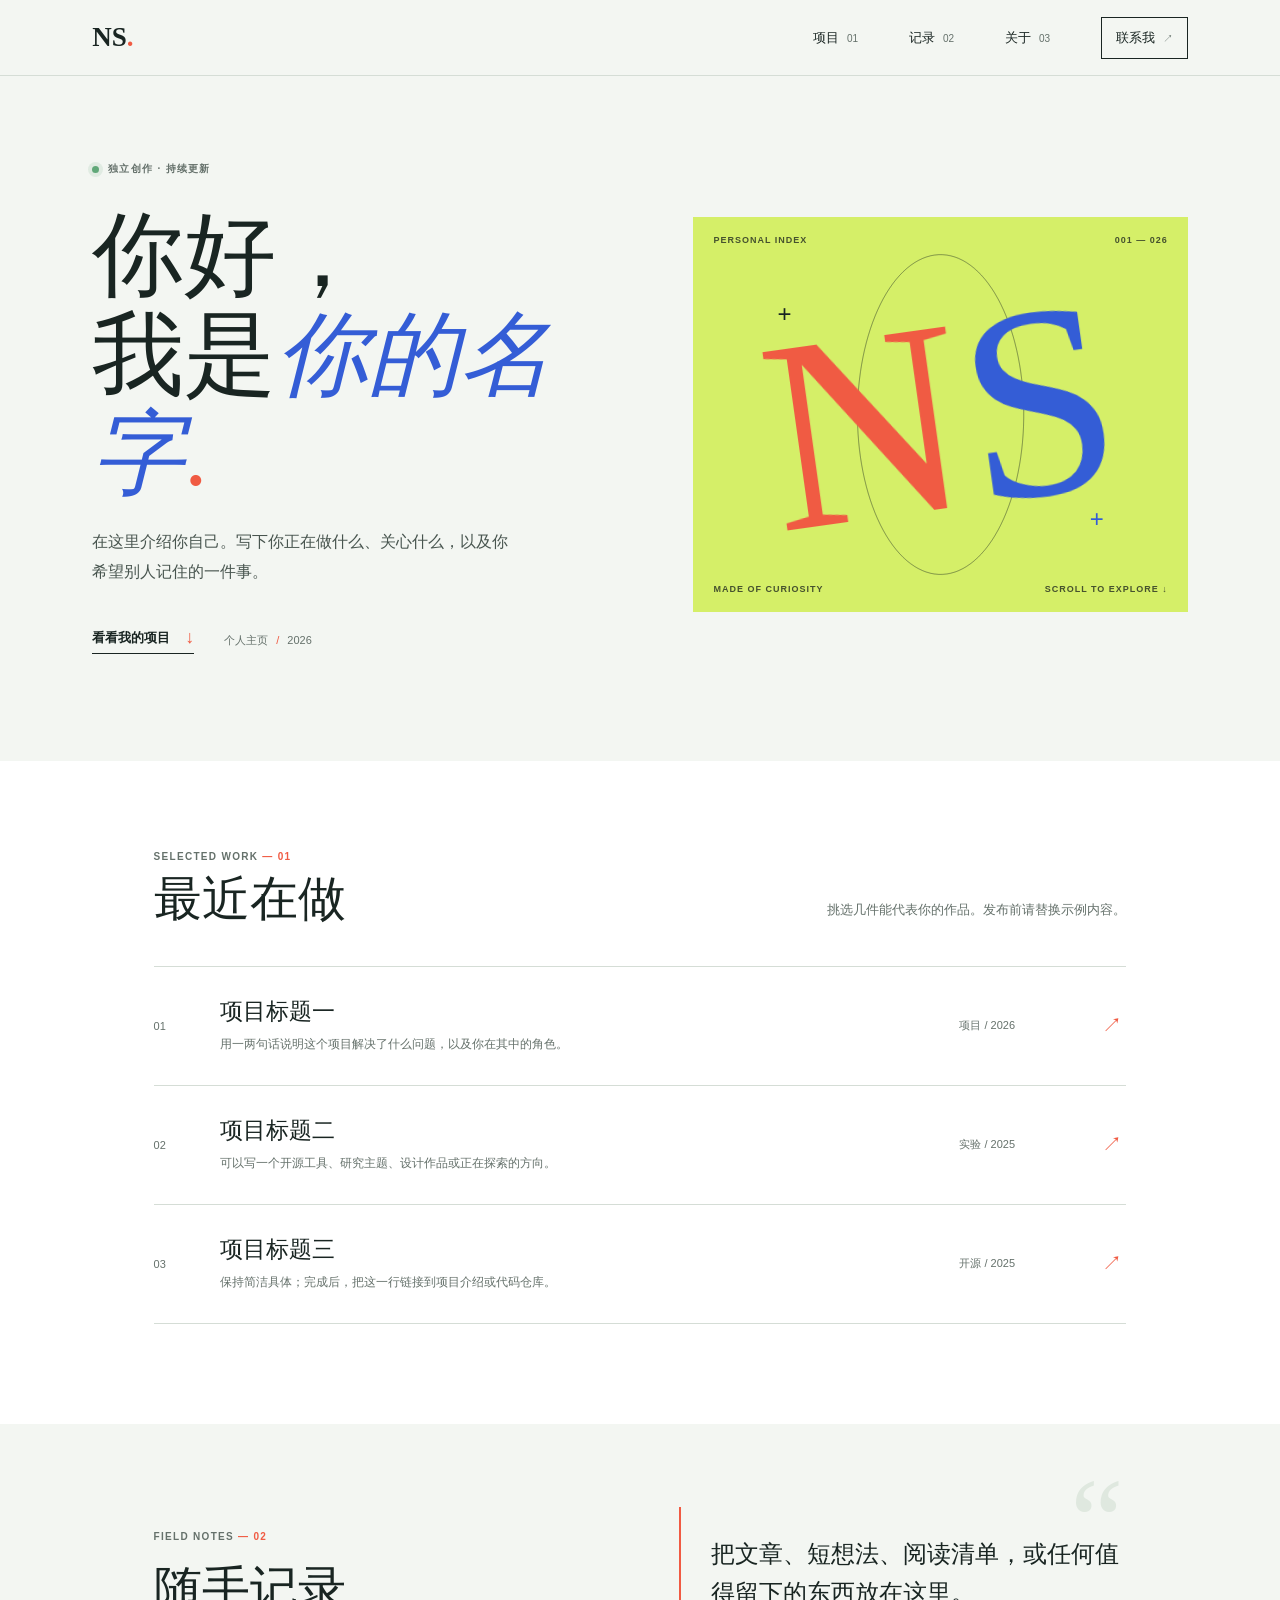
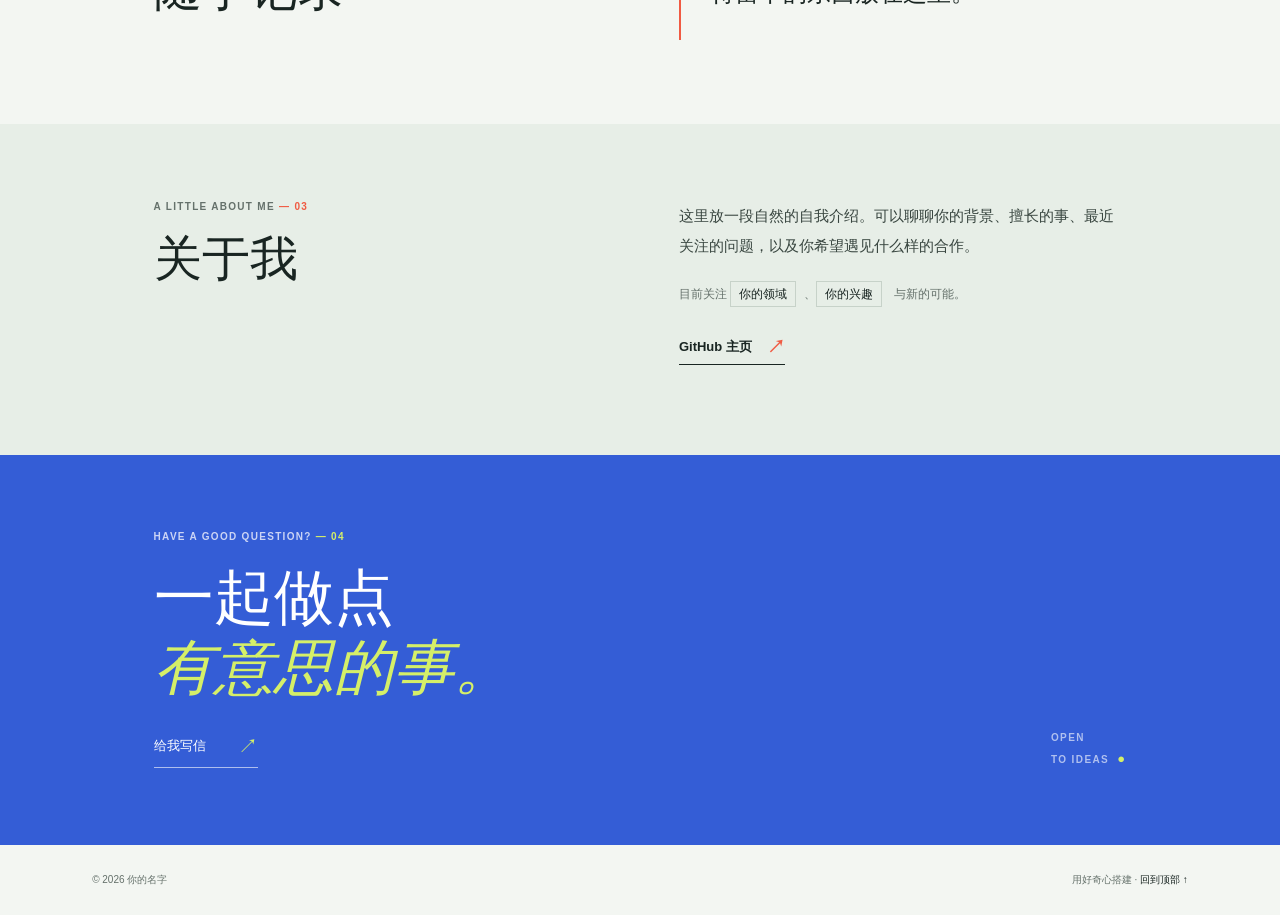
==== index.html @ 1b139918 "init" ====
<!doctype html>
<html lang="zh-CN">
  <head>
    <meta charset="utf-8">
    <meta name="viewport" content="width=device-width, initial-scale=1">
    <meta name="theme-color" content="#f3f6f2">
    <meta name="description" content="个人主页，记录我的项目、写作与想法。">
    <title>个人主页 | Portfolio</title>
    <link rel="stylesheet" href="styles.css">
    <script src="script.js" defer></script>
  </head>
  <body>
    <a class="skip-link" href="#main">跳到主要内容</a>
    <header class="site-header">
      <a class="wordmark" href="#top" aria-label="回到首页">NS<span>.</span></a>
      <button class="menu-toggle" type="button" aria-expanded="false" aria-controls="site-nav" aria-label="打开导航菜单">
        <span></span><span></span>
      </button>
      <nav class="site-nav" id="site-nav" aria-label="主导航">
        <a href="#work">项目 <span>01</span></a>
        <a href="#notes">记录 <span>02</span></a>
        <a href="#about">关于 <span>03</span></a>
        <a class="nav-contact" href="#contact">联系我 <span aria-hidden="true">↗</span></a>
      </nav>
    </header>

    <main id="main">
      <section class="hero" id="top" aria-labelledby="hero-title">
        <div class="hero-copy">
          <p class="eyebrow"><span class="status-dot"></span> 独立创作 · 持续更新</p>
          <h1 id="hero-title">你好，<br>我是<span class="name-highlight">你的名字</span><span class="period">.</span></h1>
          <p class="hero-intro">在这里介绍你自己。写下你正在做什么、关心什么，以及你希望别人记住的一件事。</p>
          <div class="hero-actions">
            <a class="text-link" href="#work">看看我的项目 <span aria-hidden="true">↓</span></a>
            <span class="hero-caption">个人主页 <span>/</span> 2026</span>
          </div>
        </div>
        <aside class="hero-art" aria-label="个人主页视觉标记">
          <div class="art-topline"><span>PERSONAL INDEX</span><span>001 — 026</span></div>
          <div class="art-monogram" aria-hidden="true">N<span>S</span></div>
          <div class="art-orbit orbit-one" aria-hidden="true"></div>
          <div class="art-orbit orbit-two" aria-hidden="true"></div>
          <span class="art-cross cross-one" aria-hidden="true">+</span>
          <span class="art-cross cross-two" aria-hidden="true">+</span>
          <div class="art-bottomline"><span>MADE OF CURIOSITY</span><span>SCROLL TO EXPLORE ↓</span></div>
        </aside>
      </section>

      <section class="work section-shell" id="work" aria-labelledby="work-title">
        <div class="section-heading">
          <p class="eyebrow">SELECTED WORK <span>— 01</span></p>
          <h2 id="work-title">最近在做</h2>
          <p class="section-note">挑选几件能代表你的作品。发布前请替换示例内容。</p>
        </div>
        <div class="project-list">
          <article class="project-row">
            <span class="project-index">01</span>
            <div class="project-main"><h3>项目标题一</h3><p>用一两句话说明这个项目解决了什么问题，以及你在其中的角色。</p></div>
            <span class="project-type">项目 / 2026</span>
            <span class="project-arrow" aria-hidden="true">↗</span>
          </article>
          <article class="project-row">
            <span class="project-index">02</span>
            <div class="project-main"><h3>项目标题二</h3><p>可以写一个开源工具、研究主题、设计作品或正在探索的方向。</p></div>
            <span class="project-type">实验 / 2025</span>
            <span class="project-arrow" aria-hidden="true">↗</span>
          </article>
          <article class="project-row">
            <span class="project-index">03</span>
            <div class="project-main"><h3>项目标题三</h3><p>保持简洁具体；完成后，把这一行链接到项目介绍或代码仓库。</p></div>
            <span class="project-type">开源 / 2025</span>
            <span class="project-arrow" aria-hidden="true">↗</span>
          </article>
        </div>
      </section>

      <section class="notes section-shell" id="notes" aria-labelledby="notes-title">
        <div class="notes-heading">
          <p class="eyebrow">FIELD NOTES <span>— 02</span></p>
          <h2 id="notes-title">随手记录</h2>
        </div>
        <div class="notes-content">
          <p>把文章、短想法、阅读清单，或任何值得留下的东西放在这里。</p>
          <span class="notes-mark" aria-hidden="true">“</span>
        </div>
      </section>

      <section class="about section-shell" id="about" aria-labelledby="about-title">
        <div class="about-label">
          <p class="eyebrow">A LITTLE ABOUT ME <span>— 03</span></p>
          <h2 id="about-title">关于我</h2>
        </div>
        <div class="about-copy">
          <p>这里放一段自然的自我介绍。可以聊聊你的背景、擅长的事、最近关注的问题，以及你希望遇见什么样的合作。</p>
          <p class="about-subline">目前关注 <span>你的领域</span>、<span>你的兴趣</span> 与新的可能。</p>
          <a class="text-link" href="https://github.com/NingShuZhu" target="_blank" rel="noreferrer">GitHub 主页 <span aria-hidden="true">↗</span></a>
        </div>
      </section>

      <section class="contact" id="contact" aria-labelledby="contact-title">
        <div class="contact-inner">
          <p class="eyebrow">HAVE A GOOD QUESTION? <span>— 04</span></p>
          <h2 id="contact-title">一起做点<br><span>有意思的事。</span></h2>
          <a class="contact-link" href="mailto:your-email@example.com">给我写信 <span aria-hidden="true">↗</span></a>
        </div>
        <div class="contact-side" aria-hidden="true">OPEN<br>TO IDEAS<span>●</span></div>
      </section>
    </main>

    <footer class="site-footer">
      <span>© <span id="current-year">2026</span> 你的名字</span>
      <span>用好奇心搭建 · <a href="#top">回到顶部 ↑</a></span>
    </footer>
  </body>
</html>
---- styles.css ----
:root {
  color-scheme: light;
  --paper: #f3f6f2;
  --ink: #192522;
  --muted: #65716b;
  --line: #d5ddd6;
  --coral: #f05b43;
  --blue: #345dd6;
  --lime: #d5ef68;
  --display: "Iowan Old Style", "Palatino Linotype", "Book Antiqua", Georgia, serif;
  --sans: "Aptos", "Segoe UI", "Microsoft YaHei", sans-serif;
}

* { box-sizing: border-box; }
html { scroll-behavior: smooth; }
body { margin: 0; background: var(--paper); color: var(--ink); font-family: var(--sans); }
a { color: inherit; }
a:focus-visible, button:focus-visible { outline: 3px solid var(--blue); outline-offset: 4px; }
.skip-link { position: absolute; z-index: 10; top: 12px; left: 12px; padding: 10px 14px; transform: translateY(-160%); background: var(--ink); color: white; }
.skip-link:focus { transform: translateY(0); }
.site-header { height: 76px; padding: 0 7.2%; display: flex; align-items: center; justify-content: space-between; border-bottom: 1px solid var(--line); }
.wordmark { font-family: var(--display); font-size: 27px; font-weight: 700; text-decoration: none; letter-spacing: 0; }
.wordmark span { color: var(--coral); }
.site-nav { display: flex; align-items: center; gap: clamp(22px, 4vw, 56px); }
.site-nav a { font-size: 13px; text-decoration: none; }
.site-nav a span { margin-left: 4px; color: var(--muted); font-size: 10px; }
.site-nav .nav-contact { padding: 11px 14px; border: 1px solid var(--ink); }
.menu-toggle { display: none; }
.hero { min-height: 590px; padding: 74px 7.2% 82px; display: grid; grid-template-columns: 1.04fr .96fr; gap: 6%; align-items: center; }
.hero-copy { padding: 12px 0 25px; }
.eyebrow { margin: 0; color: var(--muted); font-size: 10px; font-weight: 700; letter-spacing: 1.3px; }
.eyebrow span { color: var(--coral); }
.hero-copy > .eyebrow { display: flex; align-items: center; gap: 9px; }
.status-dot { width: 7px; height: 7px; border-radius: 50%; background: #61a879; box-shadow: 0 0 0 4px #61a87922; }
h1 { max-width: 650px; margin: 30px 0 22px; font-family: var(--display); font-size: clamp(58px, 7.2vw, 96px); font-weight: 500; line-height: 1.08; letter-spacing: 0; }
.name-highlight { color: var(--blue); font-style: italic; }
.period { color: var(--coral); }
.hero-intro { max-width: 430px; margin: 0; color: #48554f; font-size: 16px; line-height: 1.9; }
.hero-actions { margin-top: 40px; display: flex; align-items: center; gap: 30px; }
.text-link { display: inline-flex; align-items: center; gap: 15px; padding-bottom: 5px; border-bottom: 1px solid var(--ink); font-size: 13px; font-weight: 650; text-decoration: none; }
.text-link span { color: var(--coral); font-size: 18px; transition: transform .2s ease; }
.text-link:hover span { transform: translate(3px, -2px); }
.hero-caption { color: var(--muted); font-size: 11px; }
.hero-caption span { padding: 0 5px; color: var(--coral); }
.hero-art { min-height: 395px; position: relative; overflow: hidden; display: flex; align-items: center; justify-content: center; background: var(--lime); }
.art-topline, .art-bottomline { position: absolute; right: 20px; left: 20px; display: flex; justify-content: space-between; color: #46522e; font-size: 9px; font-weight: 700; letter-spacing: 1px; }
.art-topline { top: 18px; }
.art-bottomline { bottom: 18px; }
.art-monogram { z-index: 1; font-family: var(--display); font-size: clamp(150px, 22vw, 275px); line-height: .8; color: var(--coral); letter-spacing: 0; transform: rotate(-8deg); animation: reveal-mark .8s both cubic-bezier(.2,.75,.3,1); }
.art-monogram span { position: relative; color: var(--blue); }
.art-orbit { position: absolute; width: 65%; aspect-ratio: 1; border: 1px solid #19252244; border-radius: 50%; }
.orbit-one { transform: scaleX(.52) rotate(35deg); }
.orbit-two { transform: scaleX(.52) rotate(-35deg); }
.art-cross { position: absolute; color: var(--ink); font-size: 24px; }
.cross-one { top: 21%; left: 17%; }
.cross-two { right: 17%; bottom: 20%; color: var(--blue); }
.section-shell { padding-right: 12%; padding-left: 12%; }
.work { padding-top: 90px; padding-bottom: 100px; background: #fff; }
.section-heading { display: grid; grid-template-columns: 1fr auto; align-items: end; gap: 9px 20px; }
.section-heading .eyebrow { grid-column: 1 / -1; }
h2 { margin: 0; font-family: var(--display); font-size: 48px; font-weight: 500; line-height: 1.15; letter-spacing: 0; }
.section-note { max-width: 320px; margin: 0 0 5px; color: var(--muted); font-size: 13px; line-height: 1.7; }
.project-list { margin-top: 39px; border-top: 1px solid var(--line); }
.project-row { min-height: 119px; display: grid; grid-template-columns: 48px minmax(0, 1fr) 125px 24px; gap: 18px; align-items: center; border-bottom: 1px solid var(--line); transition: padding .2s ease, background .2s ease; }
.project-row:hover { padding-right: 10px; padding-left: 10px; background: #f8faf7; }
.project-index, .project-type { color: var(--muted); font-size: 11px; }
.project-main h3 { margin: 0 0 7px; font-family: var(--display); font-size: 23px; font-weight: 500; }
.project-main p { max-width: 520px; margin: 0; color: var(--muted); font-size: 12px; line-height: 1.7; }
.project-arrow { color: var(--coral); font-size: 20px; }
.notes { min-height: 300px; padding-top: 77px; padding-bottom: 77px; display: grid; grid-template-columns: 1fr 1fr; gap: 8%; align-items: center; }
.notes-heading h2 { margin-top: 19px; }
.notes-content { position: relative; max-width: 450px; padding: 28px 0 28px 30px; border-left: 2px solid var(--coral); }
.notes-content p { position: relative; z-index: 1; margin: 0; font-family: var(--display); font-size: 24px; line-height: 1.6; }
.notes-mark { position: absolute; top: -45px; right: 3px; color: #dfe8df; font-family: var(--display); font-size: 120px; line-height: 1; }
.about { padding-top: 77px; padding-bottom: 90px; display: grid; grid-template-columns: 1fr 1fr; gap: 8%; background: #e7eee7; }
.about-label h2 { margin-top: 19px; }
.about-copy { max-width: 490px; }
.about-copy > p:first-child { margin: 0; color: #394640; font-size: 15px; line-height: 2; }
.about-subline { margin: 25px 0 32px; color: var(--muted); font-size: 12px; }
.about-subline span { margin-right: 8px; padding: 5px 8px; border: 1px solid #c7d2c9; color: var(--ink); }
.contact { min-height: 390px; padding: 74px 12%; position: relative; display: flex; align-items: center; justify-content: space-between; overflow: hidden; background: var(--blue); color: #fff; }
.contact .eyebrow { color: #cbd4f5; }
.contact .eyebrow span { color: var(--lime); }
.contact h2 { margin-top: 22px; font-size: 60px; line-height: 1.16; }
.contact h2 span { color: var(--lime); font-style: italic; }
.contact-link { display: inline-flex; gap: 32px; align-items: center; margin-top: 29px; padding-bottom: 7px; border-bottom: 1px solid #ffffff99; font-size: 13px; text-decoration: none; }
.contact-link span { color: var(--lime); font-size: 20px; }
.contact-side { align-self: flex-end; color: #ffffff9c; font-size: 10px; font-weight: 700; line-height: 1.8; letter-spacing: 1.4px; }
.contact-side span { display: inline-block; margin-left: 8px; color: var(--lime); font-size: 13px; }
.site-footer { min-height: 70px; padding: 18px 7.2%; display: flex; align-items: center; justify-content: space-between; color: var(--muted); font-size: 10px; }
.site-footer a { color: var(--ink); text-decoration: none; }

@keyframes reveal-mark { from { opacity: 0; transform: rotate(-8deg) scale(.92); } to { opacity: 1; transform: rotate(-8deg) scale(1); } }
@media (max-width: 1100px) {
  .hero { grid-template-columns: minmax(0, 1fr); gap: 38px; }
  .hero-copy { max-width: 760px; }
  .hero-art { min-height: 360px; }
}
@media (max-width: 760px) {
  .site-header { height: 66px; padding: 0 6%; }
  .menu-toggle { width: 42px; height: 42px; display: flex; flex-direction: column; justify-content: center; align-items: center; gap: 5px; border: 1px solid var(--line); background: transparent; }
  .menu-toggle span { width: 16px; height: 1px; background: var(--ink); transition: transform .2s ease; }
  .menu-toggle[aria-expanded="true"] span:first-child { transform: translateY(3px) rotate(45deg); }
  .menu-toggle[aria-expanded="true"] span:last-child { transform: translateY(-3px) rotate(-45deg); }
  .site-nav { position: absolute; z-index: 5; top: 66px; right: 0; left: 0; padding: 12px 6% 22px; display: none; flex-direction: column; align-items: stretch; gap: 0; border-bottom: 1px solid var(--line); background: var(--paper); }
  .site-nav.is-open { display: flex; }
  .site-nav a { padding: 14px 0; border-bottom: 1px solid var(--line); }
  .site-nav .nav-contact { margin-top: 12px; padding: 12px; border: 1px solid var(--ink); text-align: center; }
  .hero { min-height: auto; padding: 58px 6% 65px; grid-template-columns: 1fr; gap: 38px; }
  h1 { margin-top: 24px; font-size: 68px; }
  .hero-intro { font-size: 14px; }
  .hero-actions { margin-top: 28px; }
  .hero-art { min-height: 310px; }
  .art-monogram { font-size: 190px; }
  .section-shell { padding-right: 7%; padding-left: 7%; }
  .work { padding-top: 65px; padding-bottom: 68px; }
  .section-heading { grid-template-columns: 1fr; }
  .section-note { margin-top: 4px; }
  h2 { font-size: 40px; }
  .project-row { min-height: 125px; grid-template-columns: 28px minmax(0, 1fr) 20px; gap: 10px; }
  .project-type { grid-column: 2; grid-row: 2; align-self: start; margin-top: -15px; font-size: 10px; }
  .project-main { align-self: end; padding-top: 20px; }
  .project-main h3 { font-size: 20px; }
  .project-main p { padding-bottom: 21px; font-size: 11px; }
  .project-arrow { grid-column: 3; grid-row: 1; }
  .notes { min-height: 0; padding-top: 62px; padding-bottom: 66px; grid-template-columns: 1fr; gap: 30px; }
  .notes-content { margin-left: 5px; }
  .notes-content p { font-size: 21px; }
  .about { padding-top: 62px; padding-bottom: 70px; grid-template-columns: 1fr; gap: 30px; }
  .contact { min-height: 365px; padding: 65px 7%; }
  .contact h2 { font-size: 49px; }
  .contact-side { position: absolute; right: 7%; bottom: 25px; }
  .site-footer { padding: 18px 6%; gap: 10px; font-size: 9px; }
}
@media (max-width: 380px) {
  h1 { font-size: 58px; }
  .hero-actions { align-items: flex-start; flex-direction: column; gap: 18px; }
  .project-row { grid-template-columns: 22px minmax(0, 1fr) 16px; gap: 8px; }
  .contact h2 { font-size: 43px; }
  .site-footer { align-items: flex-start; flex-direction: column; }
}
@media (prefers-reduced-motion: reduce) {
  *, *::before, *::after { scroll-behavior: auto !important; animation-duration: .01ms !important; animation-iteration-count: 1 !important; transition-duration: .01ms !important; }
}
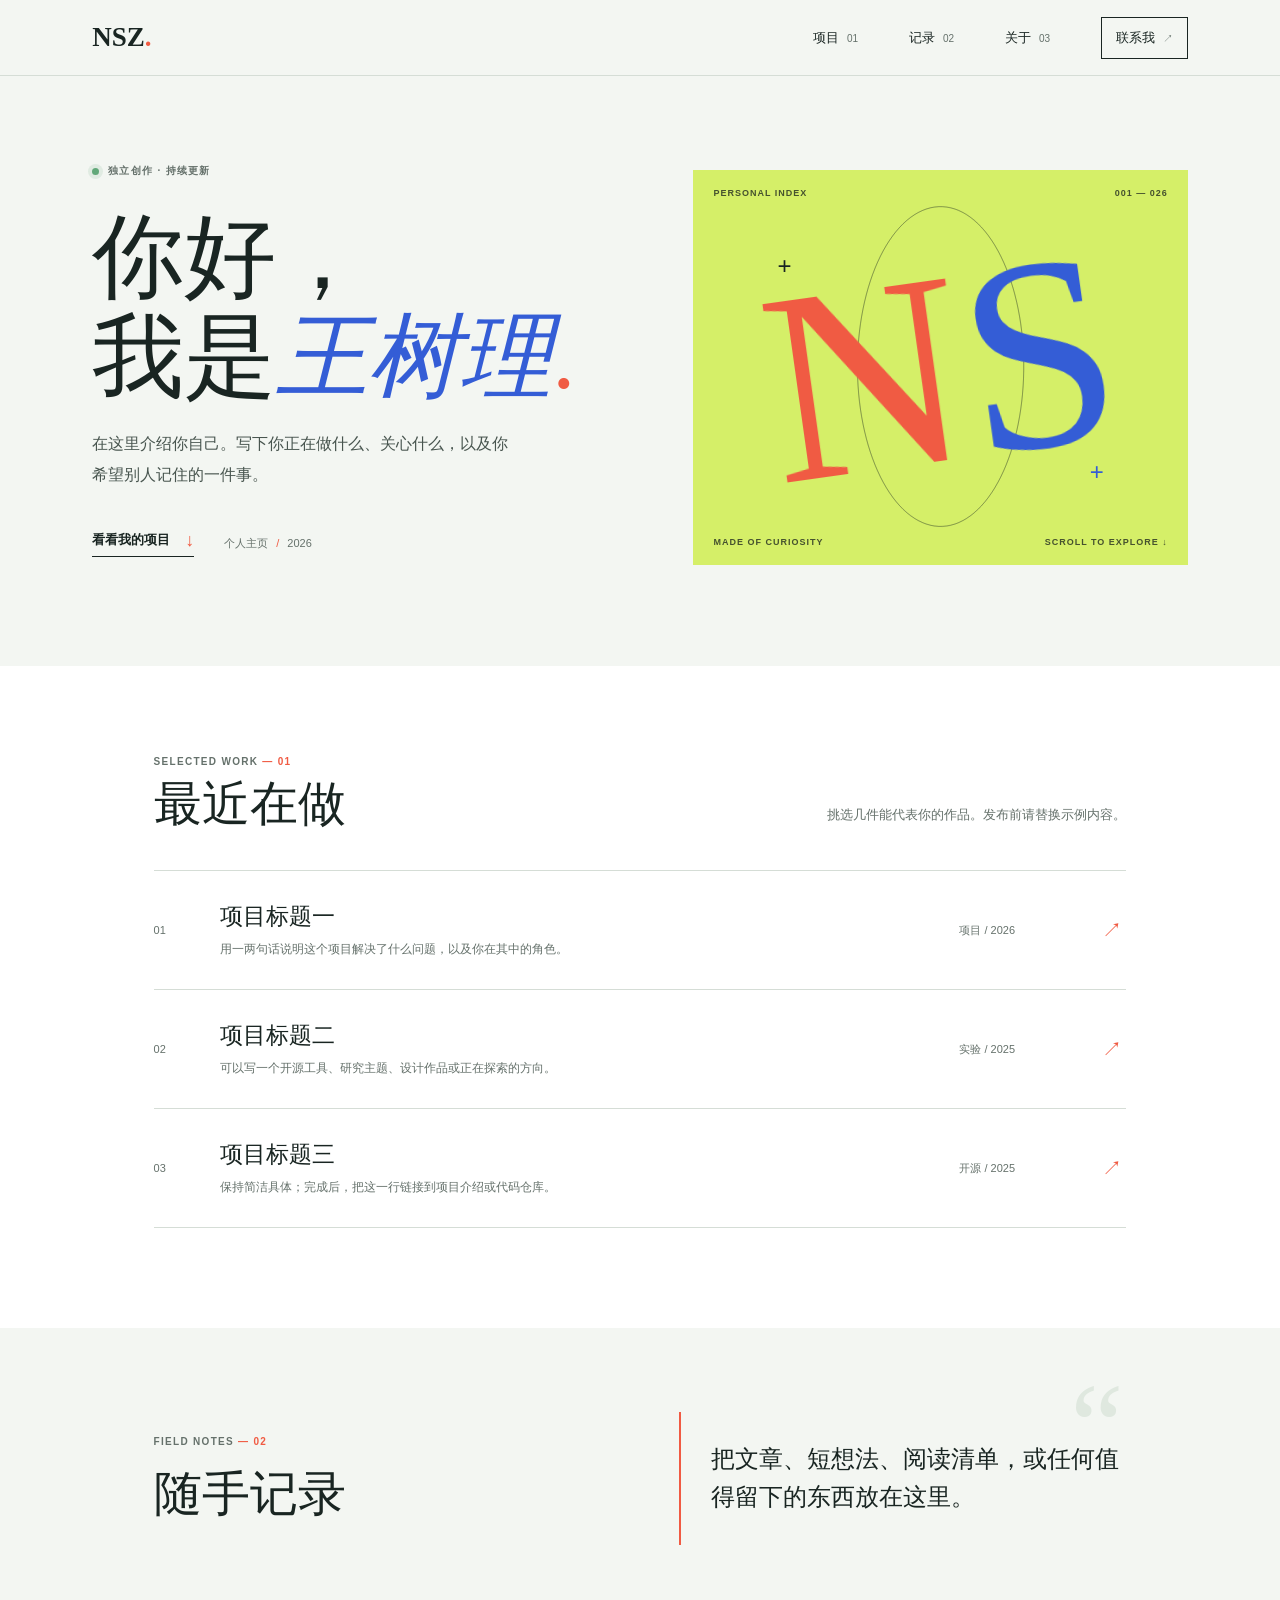
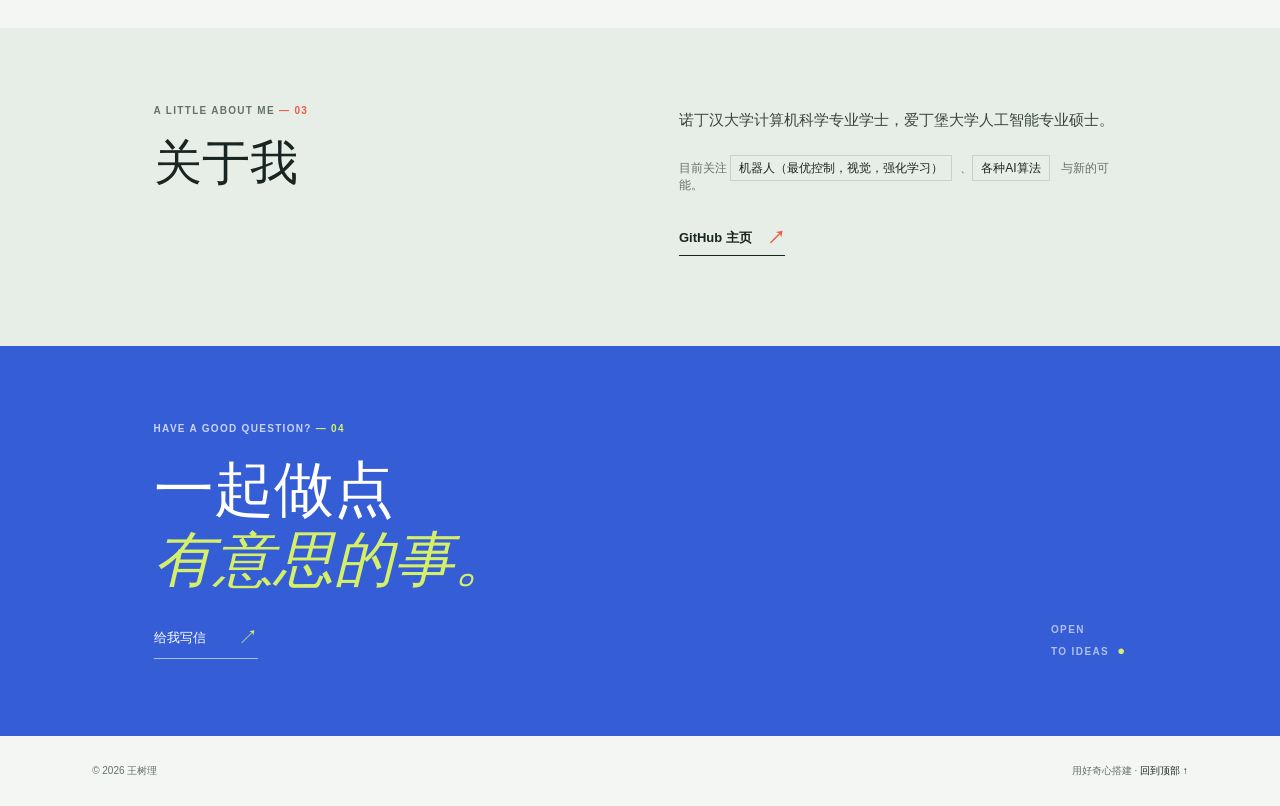
==== commit 245090c6: "mine" ====
--- a/index.html
+++ b/index.html
@@ -12,7 +12,7 @@
   <body>
     <a class="skip-link" href="#main">跳到主要内容</a>
     <header class="site-header">
-      <a class="wordmark" href="#top" aria-label="回到首页">NS<span>.</span></a>
+      <a class="wordmark" href="#top" aria-label="回到首页">NSZ<span>.</span></a>
       <button class="menu-toggle" type="button" aria-expanded="false" aria-controls="site-nav" aria-label="打开导航菜单">
         <span></span><span></span>
       </button>
@@ -28,7 +28,7 @@
       <section class="hero" id="top" aria-labelledby="hero-title">
         <div class="hero-copy">
           <p class="eyebrow"><span class="status-dot"></span> 独立创作 · 持续更新</p>
-          <h1 id="hero-title">你好，<br>我是<span class="name-highlight">你的名字</span><span class="period">.</span></h1>
+          <h1 id="hero-title">你好，<br>我是<span class="name-highlight">王树理</span><span class="period">.</span></h1>
           <p class="hero-intro">在这里介绍你自己。写下你正在做什么、关心什么，以及你希望别人记住的一件事。</p>
           <div class="hero-actions">
             <a class="text-link" href="#work">看看我的项目 <span aria-hidden="true">↓</span></a>
@@ -91,8 +91,8 @@
           <h2 id="about-title">关于我</h2>
         </div>
         <div class="about-copy">
-          <p>这里放一段自然的自我介绍。可以聊聊你的背景、擅长的事、最近关注的问题，以及你希望遇见什么样的合作。</p>
-          <p class="about-subline">目前关注 <span>你的领域</span>、<span>你的兴趣</span> 与新的可能。</p>
+          <p>诺丁汉大学计算机科学专业学士，爱丁堡大学人工智能专业硕士。</p>
+          <p class="about-subline">目前关注 <span>机器人（最优控制，视觉，强化学习）</span>、<span>各种AI算法</span> 与新的可能。</p>
           <a class="text-link" href="https://github.com/NingShuZhu" target="_blank" rel="noreferrer">GitHub 主页 <span aria-hidden="true">↗</span></a>
         </div>
       </section>
@@ -108,7 +108,7 @@
     </main>
 
     <footer class="site-footer">
-      <span>© <span id="current-year">2026</span> 你的名字</span>
+      <span>© <span id="current-year">2026</span> 王树理</span>
       <span>用好奇心搭建 · <a href="#top">回到顶部 ↑</a></span>
     </footer>
   </body>
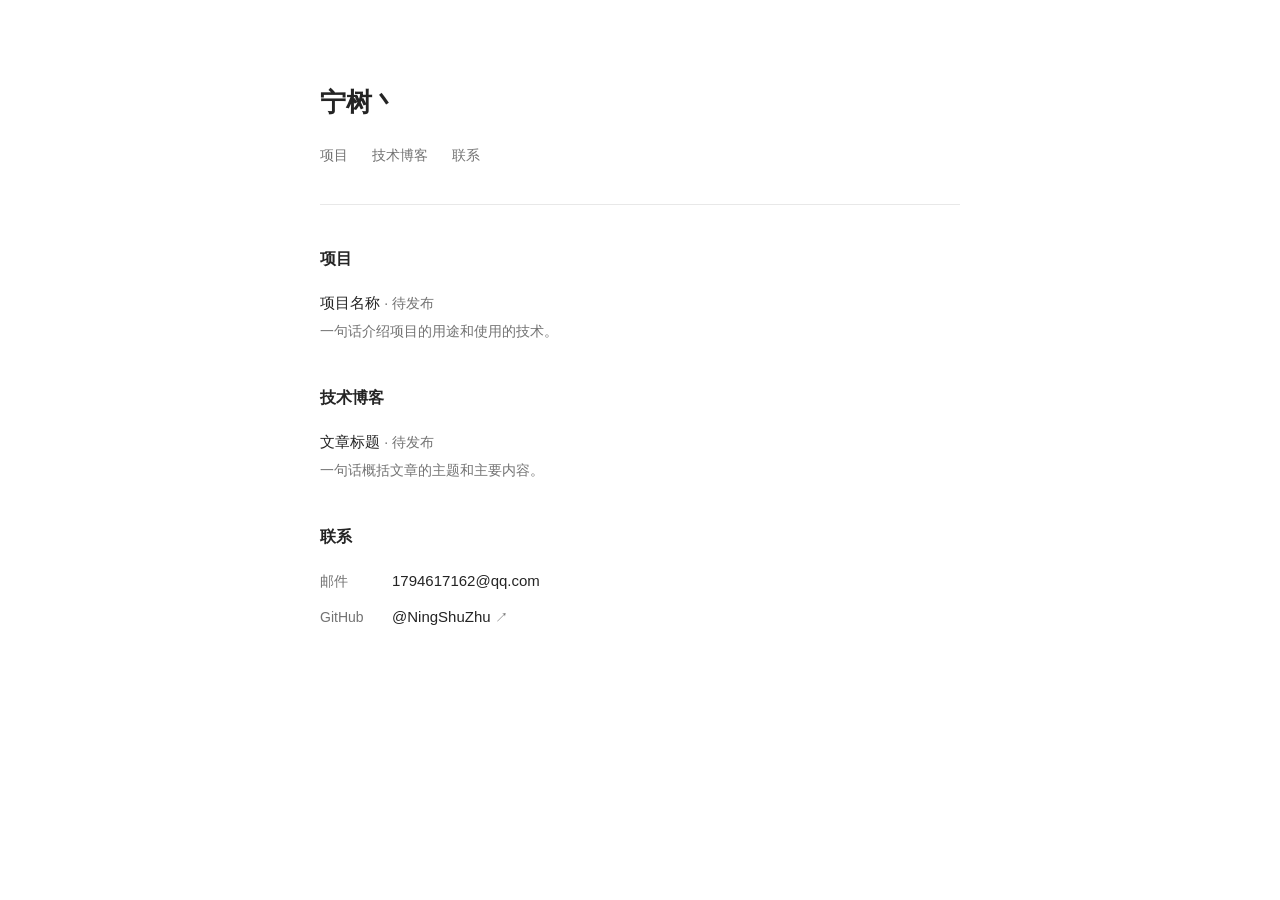
==== commit f13d296e: "simplify" ====
--- a/index.html
+++ b/index.html
@@ -1,115 +1,56 @@
-<!doctype html>
+﻿<!doctype html>
 <html lang="zh-CN">
   <head>
     <meta charset="utf-8">
     <meta name="viewport" content="width=device-width, initial-scale=1">
-    <meta name="theme-color" content="#f3f6f2">
-    <meta name="description" content="个人主页，记录我的项目、写作与想法。">
-    <title>个人主页 | Portfolio</title>
+    <meta name="theme-color" content="#ffffff">
+    <meta name="description" content="宁树丶的个人主页：项目、技术博客与联系方式。">
+    <title>宁树丶</title>
     <link rel="stylesheet" href="styles.css">
-    <script src="script.js" defer></script>
   </head>
   <body>
     <a class="skip-link" href="#main">跳到主要内容</a>
-    <header class="site-header">
-      <a class="wordmark" href="#top" aria-label="回到首页">NSZ<span>.</span></a>
-      <button class="menu-toggle" type="button" aria-expanded="false" aria-controls="site-nav" aria-label="打开导航菜单">
-        <span></span><span></span>
-      </button>
-      <nav class="site-nav" id="site-nav" aria-label="主导航">
-        <a href="#work">项目 <span>01</span></a>
-        <a href="#notes">记录 <span>02</span></a>
-        <a href="#about">关于 <span>03</span></a>
-        <a class="nav-contact" href="#contact">联系我 <span aria-hidden="true">↗</span></a>
-      </nav>
-    </header>
+    <div class="page">
+      <header class="site-header">
+        <h1>宁树丶</h1>
+        <nav aria-label="主导航">
+          <a href="#projects">项目</a>
+          <a href="#blog">技术博客</a>
+          <a href="#contact">联系</a>
+        </nav>
+      </header>
 
-    <main id="main">
-      <section class="hero" id="top" aria-labelledby="hero-title">
-        <div class="hero-copy">
-          <p class="eyebrow"><span class="status-dot"></span> 独立创作 · 持续更新</p>
-          <h1 id="hero-title">你好，<br>我是<span class="name-highlight">王树理</span><span class="period">.</span></h1>
-          <p class="hero-intro">在这里介绍你自己。写下你正在做什么、关心什么，以及你希望别人记住的一件事。</p>
-          <div class="hero-actions">
-            <a class="text-link" href="#work">看看我的项目 <span aria-hidden="true">↓</span></a>
-            <span class="hero-caption">个人主页 <span>/</span> 2026</span>
-          </div>
-        </div>
-        <aside class="hero-art" aria-label="个人主页视觉标记">
-          <div class="art-topline"><span>PERSONAL INDEX</span><span>001 — 026</span></div>
-          <div class="art-monogram" aria-hidden="true">N<span>S</span></div>
-          <div class="art-orbit orbit-one" aria-hidden="true"></div>
-          <div class="art-orbit orbit-two" aria-hidden="true"></div>
-          <span class="art-cross cross-one" aria-hidden="true">+</span>
-          <span class="art-cross cross-two" aria-hidden="true">+</span>
-          <div class="art-bottomline"><span>MADE OF CURIOSITY</span><span>SCROLL TO EXPLORE ↓</span></div>
-        </aside>
-      </section>
+      <main id="main">
+        <section id="projects" aria-labelledby="projects-title">
+          <h2 id="projects-title">项目</h2>
+          <!-- 复制 li 添加项目；发布后将名称替换为指向项目地址的 a 标签。 -->
+          <ul class="entries">
+            <li>
+              <span>项目名称 <span class="muted">· 待发布</span></span>
+              <p>一句话介绍项目的用途和使用的技术。</p>
+            </li>
+          </ul>
+        </section>
 
-      <section class="work section-shell" id="work" aria-labelledby="work-title">
-        <div class="section-heading">
-          <p class="eyebrow">SELECTED WORK <span>— 01</span></p>
-          <h2 id="work-title">最近在做</h2>
-          <p class="section-note">挑选几件能代表你的作品。发布前请替换示例内容。</p>
-        </div>
-        <div class="project-list">
-          <article class="project-row">
-            <span class="project-index">01</span>
-            <div class="project-main"><h3>项目标题一</h3><p>用一两句话说明这个项目解决了什么问题，以及你在其中的角色。</p></div>
-            <span class="project-type">项目 / 2026</span>
-            <span class="project-arrow" aria-hidden="true">↗</span>
-          </article>
-          <article class="project-row">
-            <span class="project-index">02</span>
-            <div class="project-main"><h3>项目标题二</h3><p>可以写一个开源工具、研究主题、设计作品或正在探索的方向。</p></div>
-            <span class="project-type">实验 / 2025</span>
-            <span class="project-arrow" aria-hidden="true">↗</span>
-          </article>
-          <article class="project-row">
-            <span class="project-index">03</span>
-            <div class="project-main"><h3>项目标题三</h3><p>保持简洁具体；完成后，把这一行链接到项目介绍或代码仓库。</p></div>
-            <span class="project-type">开源 / 2025</span>
-            <span class="project-arrow" aria-hidden="true">↗</span>
-          </article>
-        </div>
-      </section>
+        <section id="blog" aria-labelledby="blog-title">
+          <h2 id="blog-title">技术博客</h2>
+          <!-- 复制 li 添加文章；发布后将标题替换为指向文章地址的 a 标签。 -->
+          <ul class="entries">
+            <li>
+              <span>文章标题 <span class="muted">· 待发布</span></span>
+              <p>一句话概括文章的主题和主要内容。</p>
+            </li>
+          </ul>
+        </section>
 
-      <section class="notes section-shell" id="notes" aria-labelledby="notes-title">
-        <div class="notes-heading">
-          <p class="eyebrow">FIELD NOTES <span>— 02</span></p>
-          <h2 id="notes-title">随手记录</h2>
-        </div>
-        <div class="notes-content">
-          <p>把文章、短想法、阅读清单，或任何值得留下的东西放在这里。</p>
-          <span class="notes-mark" aria-hidden="true">“</span>
-        </div>
-      </section>
-
-      <section class="about section-shell" id="about" aria-labelledby="about-title">
-        <div class="about-label">
-          <p class="eyebrow">A LITTLE ABOUT ME <span>— 03</span></p>
-          <h2 id="about-title">关于我</h2>
-        </div>
-        <div class="about-copy">
-          <p>诺丁汉大学计算机科学专业学士，爱丁堡大学人工智能专业硕士。</p>
-          <p class="about-subline">目前关注 <span>机器人（最优控制，视觉，强化学习）</span>、<span>各种AI算法</span> 与新的可能。</p>
-          <a class="text-link" href="https://github.com/NingShuZhu" target="_blank" rel="noreferrer">GitHub 主页 <span aria-hidden="true">↗</span></a>
-        </div>
-      </section>
-
-      <section class="contact" id="contact" aria-labelledby="contact-title">
-        <div class="contact-inner">
-          <p class="eyebrow">HAVE A GOOD QUESTION? <span>— 04</span></p>
-          <h2 id="contact-title">一起做点<br><span>有意思的事。</span></h2>
-          <a class="contact-link" href="mailto:your-email@example.com">给我写信 <span aria-hidden="true">↗</span></a>
-        </div>
-        <div class="contact-side" aria-hidden="true">OPEN<br>TO IDEAS<span>●</span></div>
-      </section>
-    </main>
-
-    <footer class="site-footer">
-      <span>© <span id="current-year">2026</span> 王树理</span>
-      <span>用好奇心搭建 · <a href="#top">回到顶部 ↑</a></span>
-    </footer>
+        <section id="contact" aria-labelledby="contact-title">
+          <h2 id="contact-title">联系</h2>
+          <ul class="contact-list">
+            <li><span class="contact-label">邮件</span><a href="mailto:1794617162@qq.com">1794617162@qq.com</a></li>
+            <li><span class="contact-label">GitHub</span><a href="https://github.com/NingShuZhu">@NingShuZhu <span aria-hidden="true">↗</span></a></li>
+          </ul>
+        </section>
+      </main>
+    </div>
   </body>
-</html>+</html>
--- a/styles.css
+++ b/styles.css
@@ -1,144 +1,71 @@
-:root {
+﻿:root {
   color-scheme: light;
-  --paper: #f3f6f2;
-  --ink: #192522;
-  --muted: #65716b;
-  --line: #d5ddd6;
-  --coral: #f05b43;
-  --blue: #345dd6;
-  --lime: #d5ef68;
-  --display: "Iowan Old Style", "Palatino Linotype", "Book Antiqua", Georgia, serif;
-  --sans: "Aptos", "Segoe UI", "Microsoft YaHei", sans-serif;
+  --ink: #242424;
+  --muted: #737373;
+  --line: #e8e8e8;
+  font-family: -apple-system, BlinkMacSystemFont, "Segoe UI", "PingFang SC", "Microsoft YaHei", sans-serif;
 }
 
 * { box-sizing: border-box; }
-html { scroll-behavior: smooth; }
-body { margin: 0; background: var(--paper); color: var(--ink); font-family: var(--sans); }
-a { color: inherit; }
-a:focus-visible, button:focus-visible { outline: 3px solid var(--blue); outline-offset: 4px; }
-.skip-link { position: absolute; z-index: 10; top: 12px; left: 12px; padding: 10px 14px; transform: translateY(-160%); background: var(--ink); color: white; }
+
+body {
+  margin: 0;
+  background: #fff;
+  color: var(--ink);
+  font-size: 15px;
+  line-height: 1.7;
+  overflow-wrap: anywhere;
+}
+
+a {
+  color: inherit;
+  text-decoration: none;
+  text-underline-offset: 4px;
+}
+
+a:hover { text-decoration: underline; }
+a:focus-visible { outline: 2px solid var(--ink); outline-offset: 5px; }
+a span[aria-hidden] { color: var(--muted); font-size: 13px; }
+
+.page {
+  width: min(100% - 48px, 640px);
+  margin: 80px auto;
+}
+
+.site-header {
+  padding-bottom: 32px;
+  border-bottom: 1px solid var(--line);
+}
+
+h1 { margin: 0 0 16px; font-size: 26px; font-weight: 600; }
+nav { display: flex; flex-wrap: wrap; gap: 24px; color: var(--muted); font-size: 14px; }
+nav a { padding-block: 4px; }
+section { margin-top: 40px; scroll-margin-top: 24px; }
+h2 { margin: 0 0 18px; font-size: 16px; font-weight: 600; }
+p { margin: 0; }
+.muted { color: var(--muted); font-size: 14px; }
+
+.entries, .contact-list { margin: 0; padding: 0; list-style: none; }
+.entries li + li { margin-top: 22px; }
+.entries p { margin-top: 4px; color: var(--muted); font-size: 14px; }
+.contact-list li { display: flex; align-items: baseline; gap: 20px; }
+.contact-list li + li { margin-top: 10px; }
+.contact-label { flex: 0 0 52px; color: var(--muted); font-size: 14px; }
+
+.skip-link {
+  position: absolute;
+  top: 12px;
+  left: 12px;
+  padding: 8px 12px;
+  transform: translateY(-160%);
+  background: var(--ink);
+  color: #fff;
+}
+
 .skip-link:focus { transform: translateY(0); }
-.site-header { height: 76px; padding: 0 7.2%; display: flex; align-items: center; justify-content: space-between; border-bottom: 1px solid var(--line); }
-.wordmark { font-family: var(--display); font-size: 27px; font-weight: 700; text-decoration: none; letter-spacing: 0; }
-.wordmark span { color: var(--coral); }
-.site-nav { display: flex; align-items: center; gap: clamp(22px, 4vw, 56px); }
-.site-nav a { font-size: 13px; text-decoration: none; }
-.site-nav a span { margin-left: 4px; color: var(--muted); font-size: 10px; }
-.site-nav .nav-contact { padding: 11px 14px; border: 1px solid var(--ink); }
-.menu-toggle { display: none; }
-.hero { min-height: 590px; padding: 74px 7.2% 82px; display: grid; grid-template-columns: 1.04fr .96fr; gap: 6%; align-items: center; }
-.hero-copy { padding: 12px 0 25px; }
-.eyebrow { margin: 0; color: var(--muted); font-size: 10px; font-weight: 700; letter-spacing: 1.3px; }
-.eyebrow span { color: var(--coral); }
-.hero-copy > .eyebrow { display: flex; align-items: center; gap: 9px; }
-.status-dot { width: 7px; height: 7px; border-radius: 50%; background: #61a879; box-shadow: 0 0 0 4px #61a87922; }
-h1 { max-width: 650px; margin: 30px 0 22px; font-family: var(--display); font-size: clamp(58px, 7.2vw, 96px); font-weight: 500; line-height: 1.08; letter-spacing: 0; }
-.name-highlight { color: var(--blue); font-style: italic; }
-.period { color: var(--coral); }
-.hero-intro { max-width: 430px; margin: 0; color: #48554f; font-size: 16px; line-height: 1.9; }
-.hero-actions { margin-top: 40px; display: flex; align-items: center; gap: 30px; }
-.text-link { display: inline-flex; align-items: center; gap: 15px; padding-bottom: 5px; border-bottom: 1px solid var(--ink); font-size: 13px; font-weight: 650; text-decoration: none; }
-.text-link span { color: var(--coral); font-size: 18px; transition: transform .2s ease; }
-.text-link:hover span { transform: translate(3px, -2px); }
-.hero-caption { color: var(--muted); font-size: 11px; }
-.hero-caption span { padding: 0 5px; color: var(--coral); }
-.hero-art { min-height: 395px; position: relative; overflow: hidden; display: flex; align-items: center; justify-content: center; background: var(--lime); }
-.art-topline, .art-bottomline { position: absolute; right: 20px; left: 20px; display: flex; justify-content: space-between; color: #46522e; font-size: 9px; font-weight: 700; letter-spacing: 1px; }
-.art-topline { top: 18px; }
-.art-bottomline { bottom: 18px; }
-.art-monogram { z-index: 1; font-family: var(--display); font-size: clamp(150px, 22vw, 275px); line-height: .8; color: var(--coral); letter-spacing: 0; transform: rotate(-8deg); animation: reveal-mark .8s both cubic-bezier(.2,.75,.3,1); }
-.art-monogram span { position: relative; color: var(--blue); }
-.art-orbit { position: absolute; width: 65%; aspect-ratio: 1; border: 1px solid #19252244; border-radius: 50%; }
-.orbit-one { transform: scaleX(.52) rotate(35deg); }
-.orbit-two { transform: scaleX(.52) rotate(-35deg); }
-.art-cross { position: absolute; color: var(--ink); font-size: 24px; }
-.cross-one { top: 21%; left: 17%; }
-.cross-two { right: 17%; bottom: 20%; color: var(--blue); }
-.section-shell { padding-right: 12%; padding-left: 12%; }
-.work { padding-top: 90px; padding-bottom: 100px; background: #fff; }
-.section-heading { display: grid; grid-template-columns: 1fr auto; align-items: end; gap: 9px 20px; }
-.section-heading .eyebrow { grid-column: 1 / -1; }
-h2 { margin: 0; font-family: var(--display); font-size: 48px; font-weight: 500; line-height: 1.15; letter-spacing: 0; }
-.section-note { max-width: 320px; margin: 0 0 5px; color: var(--muted); font-size: 13px; line-height: 1.7; }
-.project-list { margin-top: 39px; border-top: 1px solid var(--line); }
-.project-row { min-height: 119px; display: grid; grid-template-columns: 48px minmax(0, 1fr) 125px 24px; gap: 18px; align-items: center; border-bottom: 1px solid var(--line); transition: padding .2s ease, background .2s ease; }
-.project-row:hover { padding-right: 10px; padding-left: 10px; background: #f8faf7; }
-.project-index, .project-type { color: var(--muted); font-size: 11px; }
-.project-main h3 { margin: 0 0 7px; font-family: var(--display); font-size: 23px; font-weight: 500; }
-.project-main p { max-width: 520px; margin: 0; color: var(--muted); font-size: 12px; line-height: 1.7; }
-.project-arrow { color: var(--coral); font-size: 20px; }
-.notes { min-height: 300px; padding-top: 77px; padding-bottom: 77px; display: grid; grid-template-columns: 1fr 1fr; gap: 8%; align-items: center; }
-.notes-heading h2 { margin-top: 19px; }
-.notes-content { position: relative; max-width: 450px; padding: 28px 0 28px 30px; border-left: 2px solid var(--coral); }
-.notes-content p { position: relative; z-index: 1; margin: 0; font-family: var(--display); font-size: 24px; line-height: 1.6; }
-.notes-mark { position: absolute; top: -45px; right: 3px; color: #dfe8df; font-family: var(--display); font-size: 120px; line-height: 1; }
-.about { padding-top: 77px; padding-bottom: 90px; display: grid; grid-template-columns: 1fr 1fr; gap: 8%; background: #e7eee7; }
-.about-label h2 { margin-top: 19px; }
-.about-copy { max-width: 490px; }
-.about-copy > p:first-child { margin: 0; color: #394640; font-size: 15px; line-height: 2; }
-.about-subline { margin: 25px 0 32px; color: var(--muted); font-size: 12px; }
-.about-subline span { margin-right: 8px; padding: 5px 8px; border: 1px solid #c7d2c9; color: var(--ink); }
-.contact { min-height: 390px; padding: 74px 12%; position: relative; display: flex; align-items: center; justify-content: space-between; overflow: hidden; background: var(--blue); color: #fff; }
-.contact .eyebrow { color: #cbd4f5; }
-.contact .eyebrow span { color: var(--lime); }
-.contact h2 { margin-top: 22px; font-size: 60px; line-height: 1.16; }
-.contact h2 span { color: var(--lime); font-style: italic; }
-.contact-link { display: inline-flex; gap: 32px; align-items: center; margin-top: 29px; padding-bottom: 7px; border-bottom: 1px solid #ffffff99; font-size: 13px; text-decoration: none; }
-.contact-link span { color: var(--lime); font-size: 20px; }
-.contact-side { align-self: flex-end; color: #ffffff9c; font-size: 10px; font-weight: 700; line-height: 1.8; letter-spacing: 1.4px; }
-.contact-side span { display: inline-block; margin-left: 8px; color: var(--lime); font-size: 13px; }
-.site-footer { min-height: 70px; padding: 18px 7.2%; display: flex; align-items: center; justify-content: space-between; color: var(--muted); font-size: 10px; }
-.site-footer a { color: var(--ink); text-decoration: none; }
 
-@keyframes reveal-mark { from { opacity: 0; transform: rotate(-8deg) scale(.92); } to { opacity: 1; transform: rotate(-8deg) scale(1); } }
-@media (max-width: 1100px) {
-  .hero { grid-template-columns: minmax(0, 1fr); gap: 38px; }
-  .hero-copy { max-width: 760px; }
-  .hero-art { min-height: 360px; }
+@media (max-width: 480px) {
+  .page { margin-block: 40px; }
+  .site-header { padding-bottom: 24px; }
+  section { margin-top: 32px; }
 }
-@media (max-width: 760px) {
-  .site-header { height: 66px; padding: 0 6%; }
-  .menu-toggle { width: 42px; height: 42px; display: flex; flex-direction: column; justify-content: center; align-items: center; gap: 5px; border: 1px solid var(--line); background: transparent; }
-  .menu-toggle span { width: 16px; height: 1px; background: var(--ink); transition: transform .2s ease; }
-  .menu-toggle[aria-expanded="true"] span:first-child { transform: translateY(3px) rotate(45deg); }
-  .menu-toggle[aria-expanded="true"] span:last-child { transform: translateY(-3px) rotate(-45deg); }
-  .site-nav { position: absolute; z-index: 5; top: 66px; right: 0; left: 0; padding: 12px 6% 22px; display: none; flex-direction: column; align-items: stretch; gap: 0; border-bottom: 1px solid var(--line); background: var(--paper); }
-  .site-nav.is-open { display: flex; }
-  .site-nav a { padding: 14px 0; border-bottom: 1px solid var(--line); }
-  .site-nav .nav-contact { margin-top: 12px; padding: 12px; border: 1px solid var(--ink); text-align: center; }
-  .hero { min-height: auto; padding: 58px 6% 65px; grid-template-columns: 1fr; gap: 38px; }
-  h1 { margin-top: 24px; font-size: 68px; }
-  .hero-intro { font-size: 14px; }
-  .hero-actions { margin-top: 28px; }
-  .hero-art { min-height: 310px; }
-  .art-monogram { font-size: 190px; }
-  .section-shell { padding-right: 7%; padding-left: 7%; }
-  .work { padding-top: 65px; padding-bottom: 68px; }
-  .section-heading { grid-template-columns: 1fr; }
-  .section-note { margin-top: 4px; }
-  h2 { font-size: 40px; }
-  .project-row { min-height: 125px; grid-template-columns: 28px minmax(0, 1fr) 20px; gap: 10px; }
-  .project-type { grid-column: 2; grid-row: 2; align-self: start; margin-top: -15px; font-size: 10px; }
-  .project-main { align-self: end; padding-top: 20px; }
-  .project-main h3 { font-size: 20px; }
-  .project-main p { padding-bottom: 21px; font-size: 11px; }
-  .project-arrow { grid-column: 3; grid-row: 1; }
-  .notes { min-height: 0; padding-top: 62px; padding-bottom: 66px; grid-template-columns: 1fr; gap: 30px; }
-  .notes-content { margin-left: 5px; }
-  .notes-content p { font-size: 21px; }
-  .about { padding-top: 62px; padding-bottom: 70px; grid-template-columns: 1fr; gap: 30px; }
-  .contact { min-height: 365px; padding: 65px 7%; }
-  .contact h2 { font-size: 49px; }
-  .contact-side { position: absolute; right: 7%; bottom: 25px; }
-  .site-footer { padding: 18px 6%; gap: 10px; font-size: 9px; }
-}
-@media (max-width: 380px) {
-  h1 { font-size: 58px; }
-  .hero-actions { align-items: flex-start; flex-direction: column; gap: 18px; }
-  .project-row { grid-template-columns: 22px minmax(0, 1fr) 16px; gap: 8px; }
-  .contact h2 { font-size: 43px; }
-  .site-footer { align-items: flex-start; flex-direction: column; }
-}
-@media (prefers-reduced-motion: reduce) {
-  *, *::before, *::after { scroll-behavior: auto !important; animation-duration: .01ms !important; animation-iteration-count: 1 !important; transition-duration: .01ms !important; }
-}
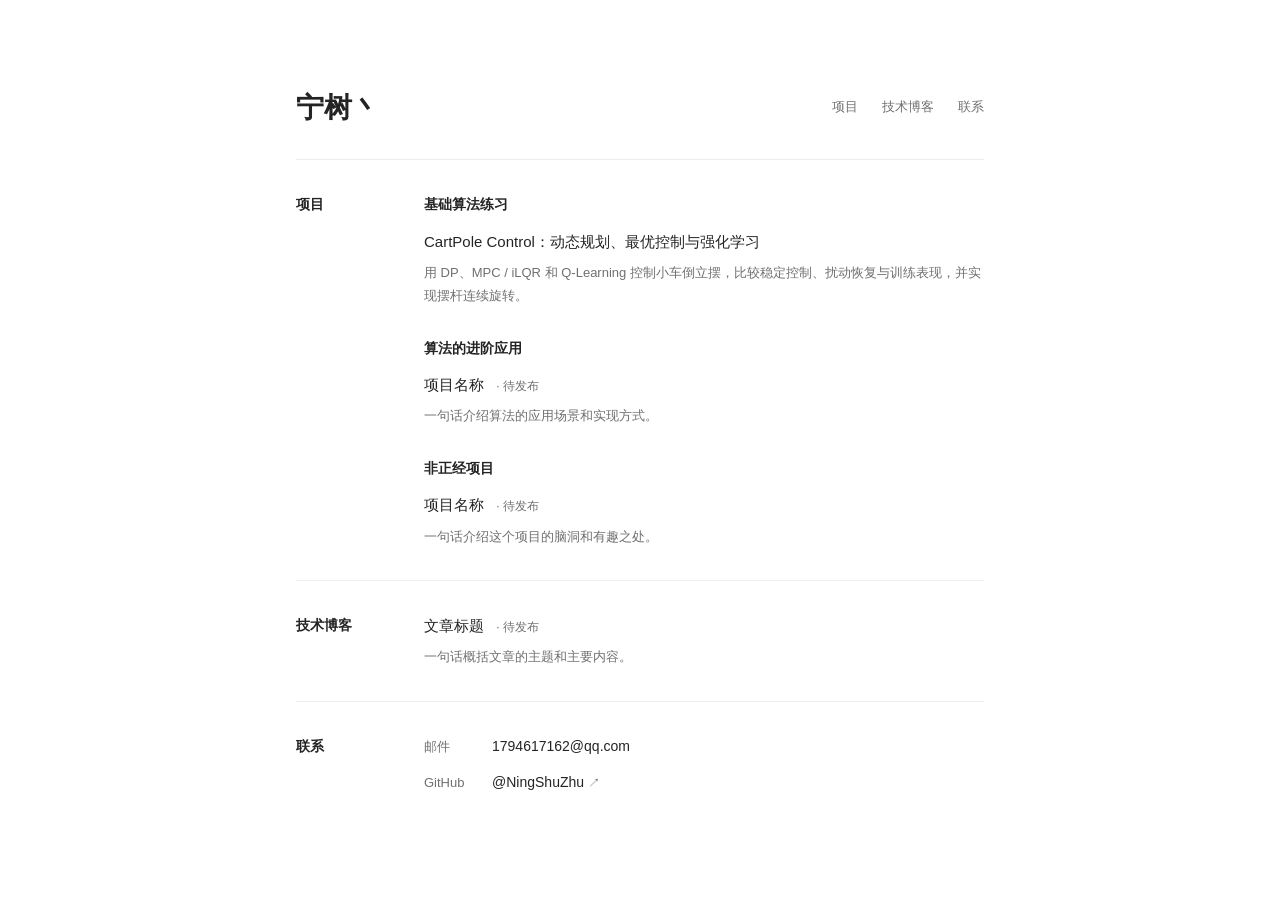
==== commit 0864ce5c: "add project" ====
--- a/index.html
+++ b/index.html
@@ -23,13 +23,36 @@
       <main id="main">
         <section id="projects" aria-labelledby="projects-title">
           <h2 id="projects-title">项目</h2>
-          <!-- 复制 li 添加项目；发布后将名称替换为指向项目地址的 a 标签。 -->
-          <ul class="entries">
-            <li>
-              <span>项目名称 <span class="muted">· 待发布</span></span>
-              <p>一句话介绍项目的用途和使用的技术。</p>
-            </li>
-          </ul>
+          <div class="project-groups">
+            <!-- 在对应分类中复制 li 添加项目；发布后将名称替换为指向项目地址的 a 标签。 -->
+            <div class="project-group" role="group" aria-labelledby="basic-algorithms-title">
+              <h3 id="basic-algorithms-title">基础算法练习</h3>
+              <ul class="entries">
+                <li>
+                  <a href="projects/cartpole-control.html">CartPole Control：动态规划、最优控制与强化学习</a>
+                  <p>用 DP、MPC / iLQR 和 Q-Learning 控制小车倒立摆，比较稳定控制、扰动恢复与训练表现，并实现摆杆连续旋转。</p>
+                </li>
+              </ul>
+            </div>
+            <div class="project-group" role="group" aria-labelledby="advanced-algorithms-title">
+              <h3 id="advanced-algorithms-title">算法的进阶应用</h3>
+              <ul class="entries">
+                <li>
+                  <span>项目名称 <span class="muted">· 待发布</span></span>
+                  <p>一句话介绍算法的应用场景和实现方式。</p>
+                </li>
+              </ul>
+            </div>
+            <div class="project-group" role="group" aria-labelledby="fun-projects-title">
+              <h3 id="fun-projects-title">非正经项目</h3>
+              <ul class="entries">
+                <li>
+                  <span>项目名称 <span class="muted">· 待发布</span></span>
+                  <p>一句话介绍这个项目的脑洞和有趣之处。</p>
+                </li>
+              </ul>
+            </div>
+          </div>
         </section>
 
         <section id="blog" aria-labelledby="blog-title">
--- a/styles.css
+++ b/styles.css
@@ -1,8 +1,8 @@
 ﻿:root {
   color-scheme: light;
   --ink: #242424;
-  --muted: #737373;
-  --line: #e8e8e8;
+  --muted: #707070;
+  --line: #ededed;
   font-family: -apple-system, BlinkMacSystemFont, "Segoe UI", "PingFang SC", "Microsoft YaHei", sans-serif;
 }
 
@@ -13,7 +13,7 @@
   background: #fff;
   color: var(--ink);
   font-size: 15px;
-  line-height: 1.7;
+  line-height: 1.75;
   overflow-wrap: anywhere;
 }
 
@@ -25,32 +25,48 @@
 
 a:hover { text-decoration: underline; }
 a:focus-visible { outline: 2px solid var(--ink); outline-offset: 5px; }
-a span[aria-hidden] { color: var(--muted); font-size: 13px; }
+a span[aria-hidden] { color: var(--muted); font-size: .85em; }
 
 .page {
-  width: min(100% - 48px, 640px);
-  margin: 80px auto;
+  width: min(100% - 64px, 688px);
+  margin: 88px auto 64px;
 }
 
 .site-header {
+  display: flex;
+  align-items: center;
+  justify-content: space-between;
+  gap: 24px;
   padding-bottom: 32px;
   border-bottom: 1px solid var(--line);
 }
 
-h1 { margin: 0 0 16px; font-size: 26px; font-weight: 600; }
-nav { display: flex; flex-wrap: wrap; gap: 24px; color: var(--muted); font-size: 14px; }
+h1 { margin: 0; font-size: 28px; font-weight: 600; line-height: 1.4; }
+nav { display: flex; flex-wrap: wrap; gap: 24px; color: var(--muted); font-size: 13px; }
 nav a { padding-block: 4px; }
-section { margin-top: 40px; scroll-margin-top: 24px; }
-h2 { margin: 0 0 18px; font-size: 16px; font-weight: 600; }
+section {
+  display: grid;
+  grid-template-columns: 96px minmax(0, 1fr);
+  gap: 32px;
+  padding-block: 32px;
+  scroll-margin-top: 24px;
+}
+section + section { border-top: 1px solid var(--line); }
+h2 { margin: 0; font-size: 14px; font-weight: 600; line-height: 1.75; }
+.project-group + .project-group { margin-top: 28px; }
+.project-group h3 { margin: 0 0 12px; font-size: 14px; font-weight: 600; }
 p { margin: 0; }
-.muted { color: var(--muted); font-size: 14px; }
+.muted { color: var(--muted); font-size: 12px; font-weight: 400; }
 
 .entries, .contact-list { margin: 0; padding: 0; list-style: none; }
-.entries li + li { margin-top: 22px; }
-.entries p { margin-top: 4px; color: var(--muted); font-size: 14px; }
-.contact-list li { display: flex; align-items: baseline; gap: 20px; }
-.contact-list li + li { margin-top: 10px; }
-.contact-label { flex: 0 0 52px; color: var(--muted); font-size: 14px; }
+.entries li + li { margin-top: 24px; }
+.entries li > span, .entries li > a { font-size: 15px; font-weight: 500; }
+.entries .muted { margin-left: 8px; white-space: nowrap; }
+.entries p { margin-top: 6px; color: var(--muted); font-size: 13px; line-height: 1.8; }
+.contact-list { font-size: 14px; }
+.contact-list li { display: grid; grid-template-columns: 52px minmax(0, 1fr); align-items: baseline; gap: 16px; }
+.contact-list li + li { margin-top: 12px; }
+.contact-label { color: var(--muted); font-size: 13px; }
 
 .skip-link {
   position: absolute;
@@ -64,8 +80,9 @@
 
 .skip-link:focus { transform: translateY(0); }
 
-@media (max-width: 480px) {
-  .page { margin-block: 40px; }
-  .site-header { padding-bottom: 24px; }
-  section { margin-top: 32px; }
+@media (max-width: 560px) {
+  .page { width: calc(100% - 48px); margin-block: 40px; }
+  .site-header { flex-direction: column; align-items: flex-start; gap: 16px; padding-bottom: 24px; }
+  h1 { font-size: 26px; }
+  section { grid-template-columns: minmax(0, 1fr); gap: 16px; padding-block: 28px; }
 }
